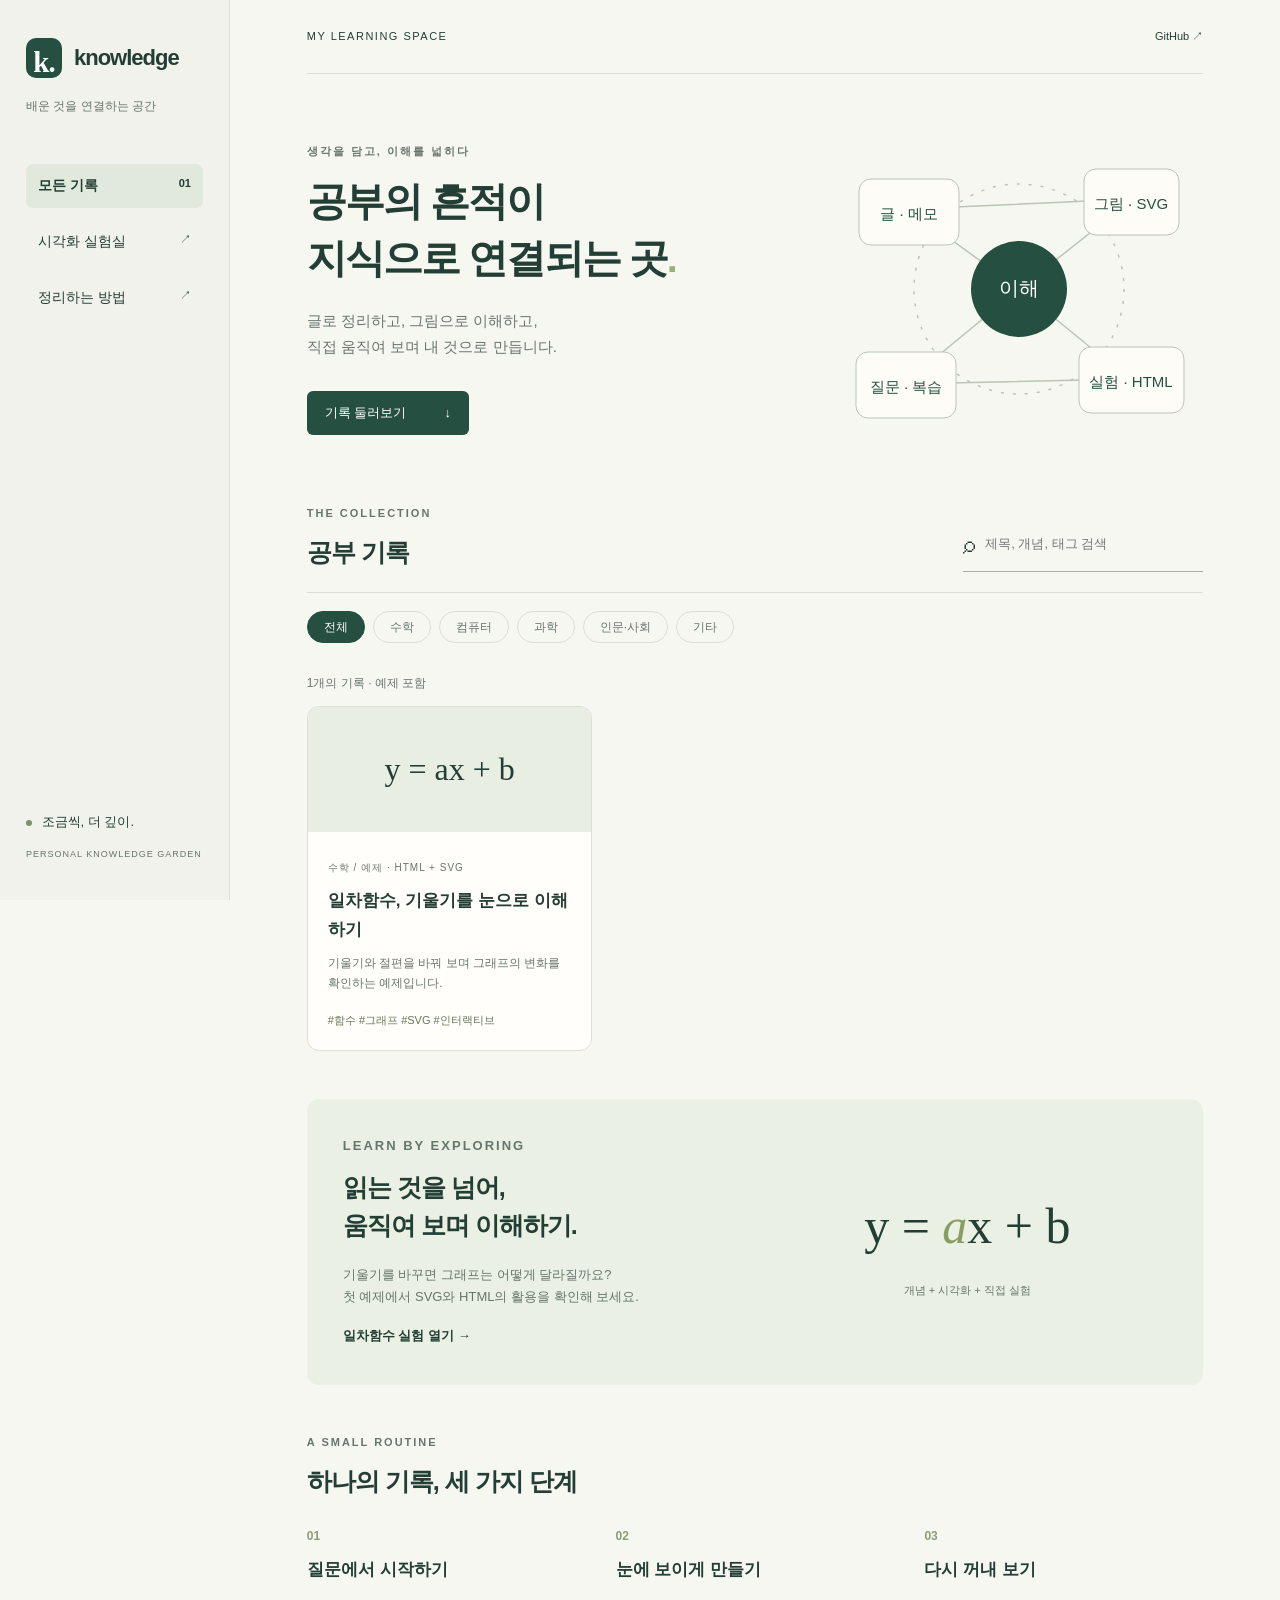
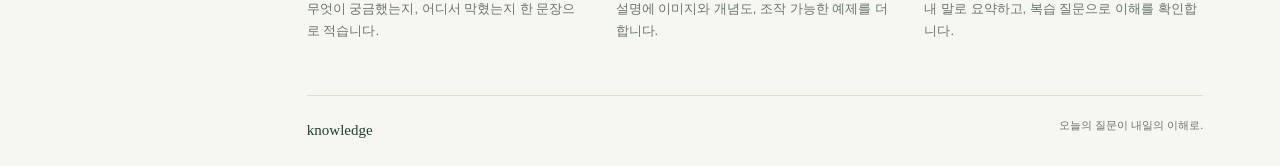
==== docs/index.html @ 1fb9e739 "공부 기록 사이트와 인터랙티브 SVG 예제 추가" ====
<!doctype html>
<html lang="ko">
<head>
  <meta charset="utf-8"><meta name="viewport" content="width=device-width,initial-scale=1">
  <title>Knowledge · 공부의 연결</title>
  <meta name="description" content="글과 그림, 직접 움직이는 예제로 이해를 쌓는 개인 지식 정원">
  <link rel="stylesheet" href="assets/style.css"><script src="assets/app.js" defer></script>
</head>
<body>
<a class="skip" href="#main">본문으로 이동</a>
<aside>
  <a class="brand" href="./index.html"><span class="brand-icon">k.</span>knowledge</a>
  <p class="aside-note">배운 것을 연결하는 공간</p>
  <nav aria-label="주요 메뉴"><a class="active" href="#library">모든 기록 <span>01</span></a><a href="#lab">시각화 실험실 <span>↗</span></a><a href="#guide">정리하는 방법 <span>↗</span></a></nav>
  <div class="aside-bottom"><span class="dot"></span> 조금씩, 더 깊이.<br><small>PERSONAL KNOWLEDGE GARDEN</small></div>
</aside>
<main id="main">
  <header><span>MY LEARNING SPACE</span><a href="https://github.com/mjh990406-design/knowledge">GitHub ↗</a></header>
  <section class="intro">
    <div><p class="eyebrow">생각을 담고, 이해를 넓히다</p><h1>공부의 흔적이<br>지식으로 연결되는 곳<span>.</span></h1><p class="lead">글로 정리하고, 그림으로 이해하고,<br>직접 움직여 보며 내 것으로 만듭니다.</p><a class="primary" href="#library">기록 둘러보기 <span>↓</span></a></div>
    <svg class="garden" viewBox="0 0 360 310" role="img" aria-labelledby="garden-title"><title id="garden-title">메모, 그림, 실험을 잇는 지식의 연결망</title><g fill="none" stroke="#bac5b6" stroke-width="1.5"><path d="M180 155 70 75M180 155 294 65M180 155 290 245M180 155 65 250M70 75 294 65M65 250 290 245"/><circle cx="180" cy="155" r="105" stroke-dasharray="3 9"/></g><g fill="#fdfcf7" stroke="#bac5b6"><rect x="20" y="45" width="100" height="66" rx="12"/><rect x="245" y="35" width="95" height="66" rx="12"/><rect x="240" y="213" width="105" height="66" rx="12"/><rect x="17" y="218" width="100" height="66" rx="12"/></g><circle cx="180" cy="155" r="48" fill="#254f40"/><g text-anchor="middle" font-family="sans-serif" font-size="15" fill="#254f40"><text x="70" y="85">글 · 메모</text><text x="292" y="75">그림 · SVG</text><text x="292" y="253">실험 · HTML</text><text x="67" y="258">질문 · 복습</text><text x="180" y="161" fill="white" font-size="20">이해</text></g></svg>
  </section>
  <section id="library" class="library">
    <div class="section-top"><div><p class="eyebrow">THE COLLECTION</p><h2>공부 기록</h2></div><label class="search"><span>⌕</span><input id="search" type="search" placeholder="제목, 개념, 태그 검색" aria-label="공부 기록 검색"></label></div>
    <div id="filters" class="filters" aria-label="분야 선택"><button class="selected" aria-pressed="true" data-category="전체">전체</button><button aria-pressed="false" data-category="수학">수학</button><button aria-pressed="false" data-category="컴퓨터">컴퓨터</button><button aria-pressed="false" data-category="과학">과학</button><button aria-pressed="false" data-category="인문·사회">인문·사회</button><button aria-pressed="false" data-category="기타">기타</button></div>
    <p id="results-count" class="muted" role="status"></p><div id="notes" class="notes"></div>
    <noscript><p>검색과 그래프 조작에는 JavaScript가 필요합니다. <a href="notes/linear-function.html">일차함수 예제 읽기</a></p></noscript>
  </section>
  <section id="lab" class="lab"><div><p class="eyebrow">LEARN BY EXPLORING</p><h2>읽는 것을 넘어,<br>움직여 보며 이해하기.</h2><p>기울기를 바꾸면 그래프는 어떻게 달라질까요?<br>첫 예제에서 SVG와 HTML의 활용을 확인해 보세요.</p><a href="notes/linear-function.html">일차함수 실험 열기 →</a></div><div class="formula" aria-label="y는 a x 더하기 b">y = <em>a</em>x + b<small>개념 + 시각화 + 직접 실험</small></div></section>
  <section id="guide"><p class="eyebrow">A SMALL ROUTINE</p><h2>하나의 기록, 세 가지 단계</h2><div class="steps"><div><b>01</b><h3>질문에서 시작하기</h3><p>무엇이 궁금했는지, 어디서 막혔는지 한 문장으로 적습니다.</p></div><div><b>02</b><h3>눈에 보이게 만들기</h3><p>설명에 이미지와 개념도, 조작 가능한 예제를 더합니다.</p></div><div><b>03</b><h3>다시 꺼내 보기</h3><p>내 말로 요약하고, 복습 질문으로 이해를 확인합니다.</p></div></div></section>
  <footer>knowledge <span>오늘의 질문이 내일의 이해로.</span></footer>
</main>
</body></html>
---- docs/assets/style.css ----
:root{--bg:#f7f7f2;--paper:#fffefa;--ink:#233e34;--muted:#68756d;--line:#dcdfd6;--green:#254f40}*{box-sizing:border-box}html{scroll-behavior:smooth;scroll-padding-top:25px}body{margin:0;background:var(--bg);color:var(--ink);font-family:"Malgun Gothic","Apple SD Gothic Neo",sans-serif;line-height:1.7}a{color:inherit;text-decoration:none}a:hover{text-decoration:underline}button,input{font:inherit}button,a,input,summary{outline-offset:5px}aside{position:fixed;inset:0 auto 0 0;width:230px;padding:38px 26px;border-right:1px solid var(--line);background:#f0f2eb}.brand{display:flex;align-items:center;gap:12px;font-size:22px;font-weight:700;letter-spacing:-1px}.brand-icon{display:grid;place-items:center;background:var(--green);color:white;border-radius:10px;width:36px;height:40px;font-family:Georgia,serif;font-size:29px}.aside-note{font-size:12px;color:var(--muted);margin:18px 0 48px}nav{display:grid;gap:12px}nav a{padding:10px 12px;font-size:14px;border-radius:7px;display:flex;justify-content:space-between}nav .active{background:#e1e8dc;font-weight:bold}nav span{font-size:11px}.aside-bottom{position:absolute;bottom:32px;font-size:13px;line-height:2.4}.aside-bottom small{font-size:9px;letter-spacing:1px;color:var(--muted)}.dot{display:inline-block;width:6px;height:6px;border-radius:50%;background:#79936a;margin-right:6px}main{margin-left:230px;padding:0 6%;max-width:1600px}header{display:flex;justify-content:space-between;padding:27px 0;border-bottom:1px solid var(--line);font-size:11px;letter-spacing:1.5px}header a{letter-spacing:0}.intro{display:grid;grid-template-columns:1.35fr 1fr;gap:30px;align-items:center;padding:60px 0}.eyebrow{font-size:11px;font-weight:700;letter-spacing:2px;color:var(--muted);margin:0 0 12px}h1{font-size:clamp(30px,3.1vw,48px);line-height:1.45;letter-spacing:-2px;margin:0 0 20px}h1 span{color:#9baf7b}.lead{font-size:15px;color:var(--muted)}.primary{display:inline-flex;gap:38px;margin-top:17px;background:var(--green);color:white;border-radius:6px;padding:11px 18px;font-size:13px}.garden{width:100%;max-width:360px;justify-self:center}.section-top{display:flex;justify-content:space-between;align-items:end;gap:20px}h2{font-size:25px;letter-spacing:-1px;line-height:1.5;margin:0 0 20px}.search{display:flex;align-items:center;gap:8px;border-bottom:1px solid #a8b3a6;padding:6px 0;margin-bottom:20px}.search input{border:none;background:none;width:220px;font-size:13px;color:var(--ink)}.search input:focus{outline:2px solid var(--green)}.search span{font-size:24px}.filters{display:flex;flex-wrap:wrap;gap:8px;padding:18px 0;border-top:1px solid var(--line)}button{cursor:pointer}.filters button{background:transparent;border:1px solid var(--line);border-radius:30px;padding:5px 16px;font-size:12px;color:var(--muted)}.filters .selected{background:var(--green);color:white;border-color:var(--green)}.muted{font-size:12px;color:var(--muted)}.notes{display:grid;grid-template-columns:repeat(3,minmax(0,1fr));gap:20px;min-height:180px}.card{border:1px solid var(--line);border-radius:12px;background:var(--paper);overflow:hidden;transition:transform .2s}.card:hover{transform:translateY(-3px)}.card a{display:block;height:100%}.card a:hover{text-decoration:none}.card-visual{background:#e9eee3;height:125px;display:grid;place-items:center;font-family:Georgia,serif;font-size:32px}.card-body{padding:20px}.badge{font-size:10px;letter-spacing:1px;color:var(--muted)}h3{font-size:17px;margin:8px 0}.card p{font-size:12px;color:var(--muted);margin:0 0 18px}.tags{font-size:11px;color:#66765a}.empty{grid-column:1/-1;padding:36px;border:1px dashed var(--line);border-radius:12px;color:var(--muted);font-size:14px}.lab{display:grid;grid-template-columns:1fr 1fr;align-items:center;padding:36px;margin:48px 0;background:#eaf0e3;border-radius:12px;gap:25px}.lab p{font-size:13px;color:var(--muted)}.lab a{font-size:13px;font-weight:bold}.formula{font-family:Georgia,serif;font-size:clamp(28px,4vw,50px);text-align:center}.formula em{color:#8a9d61}.formula small{display:block;font-family:sans-serif;font-size:11px;color:var(--muted);margin-top:12px}.steps{display:grid;grid-template-columns:repeat(3,1fr);gap:30px}.steps b{font-size:12px;color:#8c9c79}.steps p{font-size:13px;color:var(--muted)}footer{margin-top:40px;padding:22px 0;border-top:1px solid var(--line);font-family:Georgia,serif;font-size:15px}footer span{float:right;font:11px sans-serif;color:var(--muted)}.skip{position:absolute;top:-100px;left:20px;z-index:10;background:white;padding:10px}.skip:focus{top:10px}.article{max-width:850px;margin:0 auto;padding:25px}.article header{margin-bottom:35px}.article h1{font-size:36px}.article section{margin:34px 0}.article p,.article li{color:#4c5d52}.diagram{width:100%;background:var(--paper);border:1px solid var(--line);border-radius:12px}.controls{display:grid;grid-template-columns:1fr 1fr;gap:25px;margin:20px 0}.controls label{display:block}.controls input{display:block;width:100%;accent-color:var(--green)}output{font-weight:700}.callout{border-left:3px solid #879c6d;background:#edf1e7;padding:18px 22px}.article details{border-bottom:1px solid var(--line);padding:15px 0}.article summary{cursor:pointer;font-weight:700}.article code{background:#e8ece3;border-radius:4px;padding:2px 5px}@media(max-width:1000px){aside{width:190px;padding:28px 18px}main{margin-left:190px;padding:0 5%}.notes{grid-template-columns:repeat(2,1fr)}.intro{gap:10px}.garden{max-width:280px}}@media(max-width:700px){aside{position:static;width:auto;border-right:0;border-bottom:1px solid var(--line);padding:17px 22px}.aside-note,.aside-bottom{display:none}nav{display:flex;gap:6px;margin-top:14px;flex-wrap:wrap}nav a{font-size:12px;padding:5px 9px}nav span{display:none}main{margin:0;padding:0 22px}.intro{grid-template-columns:1fr;padding:35px 0}.garden{max-width:260px}.section-top{align-items:start;flex-direction:column;gap:0}.search{width:100%}.search input{width:100%}.notes,.steps,.lab{grid-template-columns:1fr}.lab{padding:25px}.formula{padding:10px}.steps{gap:12px}.article{padding:20px}.article h1{font-size:29px}.controls{grid-template-columns:1fr}footer span{float:none;display:block;margin-top:8px}}
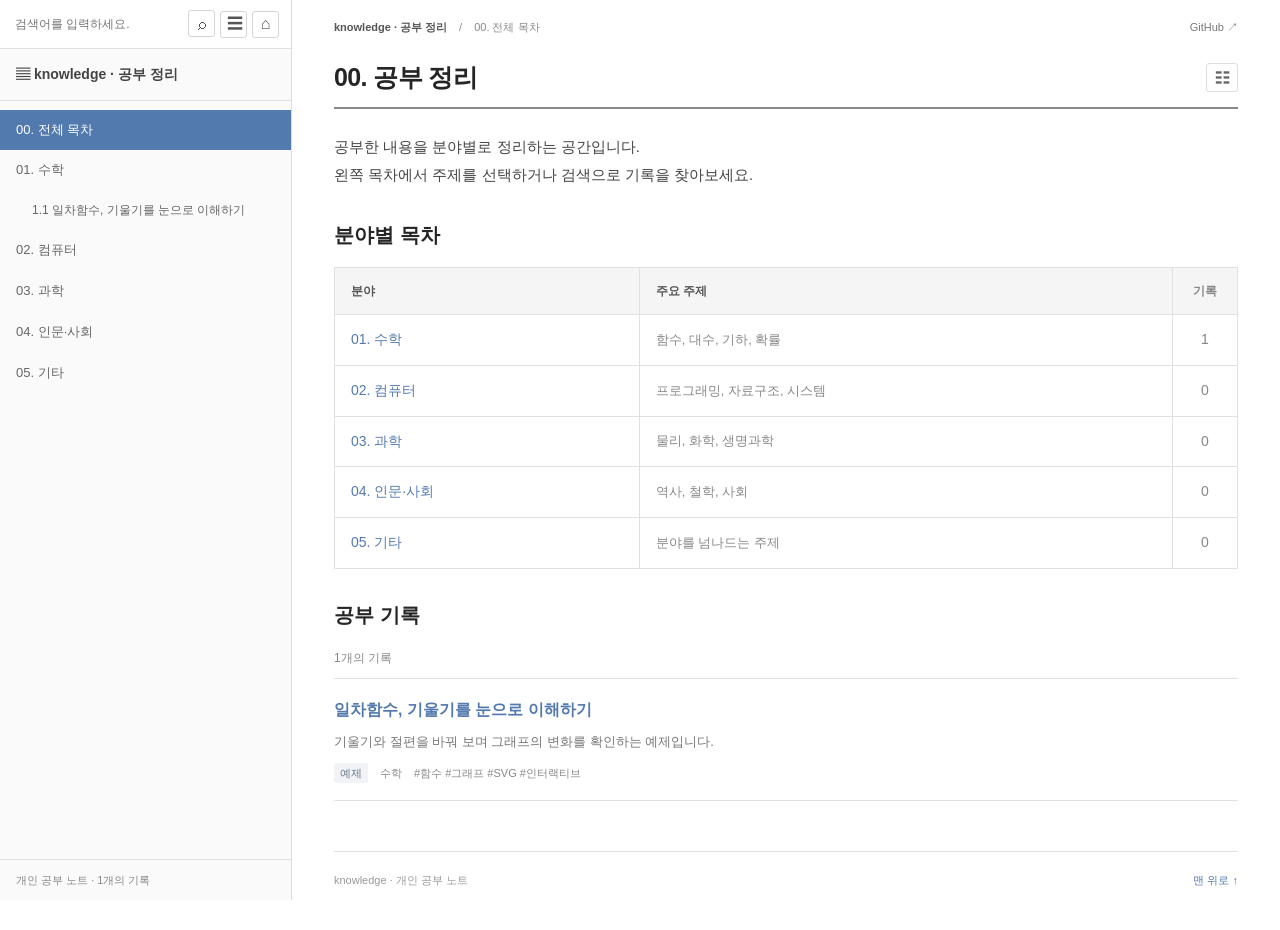
==== commit 10518fc0: "위키독스 스타일의 목차와 본문 중심 디자인 적용" ====
--- a/docs/index.html
+++ b/docs/index.html
@@ -1,33 +1,11 @@
 <!doctype html>
-<html lang="ko">
-<head>
-  <meta charset="utf-8"><meta name="viewport" content="width=device-width,initial-scale=1">
-  <title>Knowledge · 공부의 연결</title>
-  <meta name="description" content="글과 그림, 직접 움직이는 예제로 이해를 쌓는 개인 지식 정원">
-  <link rel="stylesheet" href="assets/style.css"><script src="assets/app.js" defer></script>
-</head>
-<body>
-<a class="skip" href="#main">본문으로 이동</a>
-<aside>
-  <a class="brand" href="./index.html"><span class="brand-icon">k.</span>knowledge</a>
-  <p class="aside-note">배운 것을 연결하는 공간</p>
-  <nav aria-label="주요 메뉴"><a class="active" href="#library">모든 기록 <span>01</span></a><a href="#lab">시각화 실험실 <span>↗</span></a><a href="#guide">정리하는 방법 <span>↗</span></a></nav>
-  <div class="aside-bottom"><span class="dot"></span> 조금씩, 더 깊이.<br><small>PERSONAL KNOWLEDGE GARDEN</small></div>
-</aside>
-<main id="main">
-  <header><span>MY LEARNING SPACE</span><a href="https://github.com/mjh990406-design/knowledge">GitHub ↗</a></header>
-  <section class="intro">
-    <div><p class="eyebrow">생각을 담고, 이해를 넓히다</p><h1>공부의 흔적이<br>지식으로 연결되는 곳<span>.</span></h1><p class="lead">글로 정리하고, 그림으로 이해하고,<br>직접 움직여 보며 내 것으로 만듭니다.</p><a class="primary" href="#library">기록 둘러보기 <span>↓</span></a></div>
-    <svg class="garden" viewBox="0 0 360 310" role="img" aria-labelledby="garden-title"><title id="garden-title">메모, 그림, 실험을 잇는 지식의 연결망</title><g fill="none" stroke="#bac5b6" stroke-width="1.5"><path d="M180 155 70 75M180 155 294 65M180 155 290 245M180 155 65 250M70 75 294 65M65 250 290 245"/><circle cx="180" cy="155" r="105" stroke-dasharray="3 9"/></g><g fill="#fdfcf7" stroke="#bac5b6"><rect x="20" y="45" width="100" height="66" rx="12"/><rect x="245" y="35" width="95" height="66" rx="12"/><rect x="240" y="213" width="105" height="66" rx="12"/><rect x="17" y="218" width="100" height="66" rx="12"/></g><circle cx="180" cy="155" r="48" fill="#254f40"/><g text-anchor="middle" font-family="sans-serif" font-size="15" fill="#254f40"><text x="70" y="85">글 · 메모</text><text x="292" y="75">그림 · SVG</text><text x="292" y="253">실험 · HTML</text><text x="67" y="258">질문 · 복습</text><text x="180" y="161" fill="white" font-size="20">이해</text></g></svg>
-  </section>
-  <section id="library" class="library">
-    <div class="section-top"><div><p class="eyebrow">THE COLLECTION</p><h2>공부 기록</h2></div><label class="search"><span>⌕</span><input id="search" type="search" placeholder="제목, 개념, 태그 검색" aria-label="공부 기록 검색"></label></div>
-    <div id="filters" class="filters" aria-label="분야 선택"><button class="selected" aria-pressed="true" data-category="전체">전체</button><button aria-pressed="false" data-category="수학">수학</button><button aria-pressed="false" data-category="컴퓨터">컴퓨터</button><button aria-pressed="false" data-category="과학">과학</button><button aria-pressed="false" data-category="인문·사회">인문·사회</button><button aria-pressed="false" data-category="기타">기타</button></div>
-    <p id="results-count" class="muted" role="status"></p><div id="notes" class="notes"></div>
-    <noscript><p>검색과 그래프 조작에는 JavaScript가 필요합니다. <a href="notes/linear-function.html">일차함수 예제 읽기</a></p></noscript>
-  </section>
-  <section id="lab" class="lab"><div><p class="eyebrow">LEARN BY EXPLORING</p><h2>읽는 것을 넘어,<br>움직여 보며 이해하기.</h2><p>기울기를 바꾸면 그래프는 어떻게 달라질까요?<br>첫 예제에서 SVG와 HTML의 활용을 확인해 보세요.</p><a href="notes/linear-function.html">일차함수 실험 열기 →</a></div><div class="formula" aria-label="y는 a x 더하기 b">y = <em>a</em>x + b<small>개념 + 시각화 + 직접 실험</small></div></section>
-  <section id="guide"><p class="eyebrow">A SMALL ROUTINE</p><h2>하나의 기록, 세 가지 단계</h2><div class="steps"><div><b>01</b><h3>질문에서 시작하기</h3><p>무엇이 궁금했는지, 어디서 막혔는지 한 문장으로 적습니다.</p></div><div><b>02</b><h3>눈에 보이게 만들기</h3><p>설명에 이미지와 개념도, 조작 가능한 예제를 더합니다.</p></div><div><b>03</b><h3>다시 꺼내 보기</h3><p>내 말로 요약하고, 복습 질문으로 이해를 확인합니다.</p></div></div></section>
-  <footer>knowledge <span>오늘의 질문이 내일의 이해로.</span></footer>
-</main>
-</body></html>
+<html lang="ko"><head><meta charset="utf-8"><meta name="viewport" content="width=device-width,initial-scale=1"><title>공부 정리 - knowledge</title><meta name="description" content="분야별 개념, 그림, 직접 실험하는 예제를 모은 개인 공부 노트"><link rel="stylesheet" href="assets/style.css?v=2"><script src="assets/app.js?v=2" defer></script></head>
+<body data-root="./" data-page="home"><a class="skip" href="#main">본문으로 이동</a><aside id="sidebar" aria-label="공부 목차"><a class="book-title" href="index.html">knowledge · 공부 정리</a></aside><button class="mobile-menu" type="button" aria-controls="sidebar" aria-expanded="false">☰ 목차보기</button>
+<main id="main" class="reader"><header class="breadcrumbs"><a href="index.html">knowledge · 공부 정리</a><span>/</span><span id="breadcrumb-current">00. 전체 목차</span><a class="repo-link" href="https://github.com/mjh990406-design/knowledge">GitHub ↗</a></header>
+<div class="title-line"><h1 id="page-title">00. 공부 정리</h1><button class="outline-toggle" aria-controls="page-outline" aria-expanded="false" type="button" title="이 페이지 목차">☷ <span class="sr-only">이 페이지 목차</span></button></div>
+<nav id="page-outline" class="page-outline" aria-label="이 페이지 목차" hidden><a href="#subjects">분야별 목차</a><a href="#records">공부 기록</a></nav>
+<p id="page-description" class="intro">공부한 내용을 분야별로 정리하는 공간입니다.<br>왼쪽 목차에서 주제를 선택하거나 검색으로 기록을 찾아보세요.</p>
+<section id="subjects"><h2>분야별 목차</h2><table class="subject-table"><thead><tr><th scope="col">분야</th><th scope="col">주요 주제</th><th scope="col" class="count">기록</th></tr></thead><tbody id="subject-list"></tbody></table></section>
+<section id="records"><h2 id="records-title">공부 기록</h2><p id="results-count" class="meta" role="status" aria-live="polite"></p><div id="notes"></div></section>
+<noscript><p><a href="notes/linear-function.html">일차함수 예제 읽기</a> · 검색과 목차 탐색에는 JavaScript가 필요합니다.</p></noscript>
+<footer class="page-footer"><span>knowledge · 개인 공부 노트</span><a href="#main">맨 위로 ↑</a></footer></main></body></html>
--- a/docs/assets/style.css
+++ b/docs/assets/style.css
@@ -1 +1 @@
-:root{--bg:#f7f7f2;--paper:#fffefa;--ink:#233e34;--muted:#68756d;--line:#dcdfd6;--green:#254f40}*{box-sizing:border-box}html{scroll-behavior:smooth;scroll-padding-top:25px}body{margin:0;background:var(--bg);color:var(--ink);font-family:"Malgun Gothic","Apple SD Gothic Neo",sans-serif;line-height:1.7}a{color:inherit;text-decoration:none}a:hover{text-decoration:underline}button,input{font:inherit}button,a,input,summary{outline-offset:5px}aside{position:fixed;inset:0 auto 0 0;width:230px;padding:38px 26px;border-right:1px solid var(--line);background:#f0f2eb}.brand{display:flex;align-items:center;gap:12px;font-size:22px;font-weight:700;letter-spacing:-1px}.brand-icon{display:grid;place-items:center;background:var(--green);color:white;border-radius:10px;width:36px;height:40px;font-family:Georgia,serif;font-size:29px}.aside-note{font-size:12px;color:var(--muted);margin:18px 0 48px}nav{display:grid;gap:12px}nav a{padding:10px 12px;font-size:14px;border-radius:7px;display:flex;justify-content:space-between}nav .active{background:#e1e8dc;font-weight:bold}nav span{font-size:11px}.aside-bottom{position:absolute;bottom:32px;font-size:13px;line-height:2.4}.aside-bottom small{font-size:9px;letter-spacing:1px;color:var(--muted)}.dot{display:inline-block;width:6px;height:6px;border-radius:50%;background:#79936a;margin-right:6px}main{margin-left:230px;padding:0 6%;max-width:1600px}header{display:flex;justify-content:space-between;padding:27px 0;border-bottom:1px solid var(--line);font-size:11px;letter-spacing:1.5px}header a{letter-spacing:0}.intro{display:grid;grid-template-columns:1.35fr 1fr;gap:30px;align-items:center;padding:60px 0}.eyebrow{font-size:11px;font-weight:700;letter-spacing:2px;color:var(--muted);margin:0 0 12px}h1{font-size:clamp(30px,3.1vw,48px);line-height:1.45;letter-spacing:-2px;margin:0 0 20px}h1 span{color:#9baf7b}.lead{font-size:15px;color:var(--muted)}.primary{display:inline-flex;gap:38px;margin-top:17px;background:var(--green);color:white;border-radius:6px;padding:11px 18px;font-size:13px}.garden{width:100%;max-width:360px;justify-self:center}.section-top{display:flex;justify-content:space-between;align-items:end;gap:20px}h2{font-size:25px;letter-spacing:-1px;line-height:1.5;margin:0 0 20px}.search{display:flex;align-items:center;gap:8px;border-bottom:1px solid #a8b3a6;padding:6px 0;margin-bottom:20px}.search input{border:none;background:none;width:220px;font-size:13px;color:var(--ink)}.search input:focus{outline:2px solid var(--green)}.search span{font-size:24px}.filters{display:flex;flex-wrap:wrap;gap:8px;padding:18px 0;border-top:1px solid var(--line)}button{cursor:pointer}.filters button{background:transparent;border:1px solid var(--line);border-radius:30px;padding:5px 16px;font-size:12px;color:var(--muted)}.filters .selected{background:var(--green);color:white;border-color:var(--green)}.muted{font-size:12px;color:var(--muted)}.notes{display:grid;grid-template-columns:repeat(3,minmax(0,1fr));gap:20px;min-height:180px}.card{border:1px solid var(--line);border-radius:12px;background:var(--paper);overflow:hidden;transition:transform .2s}.card:hover{transform:translateY(-3px)}.card a{display:block;height:100%}.card a:hover{text-decoration:none}.card-visual{background:#e9eee3;height:125px;display:grid;place-items:center;font-family:Georgia,serif;font-size:32px}.card-body{padding:20px}.badge{font-size:10px;letter-spacing:1px;color:var(--muted)}h3{font-size:17px;margin:8px 0}.card p{font-size:12px;color:var(--muted);margin:0 0 18px}.tags{font-size:11px;color:#66765a}.empty{grid-column:1/-1;padding:36px;border:1px dashed var(--line);border-radius:12px;color:var(--muted);font-size:14px}.lab{display:grid;grid-template-columns:1fr 1fr;align-items:center;padding:36px;margin:48px 0;background:#eaf0e3;border-radius:12px;gap:25px}.lab p{font-size:13px;color:var(--muted)}.lab a{font-size:13px;font-weight:bold}.formula{font-family:Georgia,serif;font-size:clamp(28px,4vw,50px);text-align:center}.formula em{color:#8a9d61}.formula small{display:block;font-family:sans-serif;font-size:11px;color:var(--muted);margin-top:12px}.steps{display:grid;grid-template-columns:repeat(3,1fr);gap:30px}.steps b{font-size:12px;color:#8c9c79}.steps p{font-size:13px;color:var(--muted)}footer{margin-top:40px;padding:22px 0;border-top:1px solid var(--line);font-family:Georgia,serif;font-size:15px}footer span{float:right;font:11px sans-serif;color:var(--muted)}.skip{position:absolute;top:-100px;left:20px;z-index:10;background:white;padding:10px}.skip:focus{top:10px}.article{max-width:850px;margin:0 auto;padding:25px}.article header{margin-bottom:35px}.article h1{font-size:36px}.article section{margin:34px 0}.article p,.article li{color:#4c5d52}.diagram{width:100%;background:var(--paper);border:1px solid var(--line);border-radius:12px}.controls{display:grid;grid-template-columns:1fr 1fr;gap:25px;margin:20px 0}.controls label{display:block}.controls input{display:block;width:100%;accent-color:var(--green)}output{font-weight:700}.callout{border-left:3px solid #879c6d;background:#edf1e7;padding:18px 22px}.article details{border-bottom:1px solid var(--line);padding:15px 0}.article summary{cursor:pointer;font-weight:700}.article code{background:#e8ece3;border-radius:4px;padding:2px 5px}@media(max-width:1000px){aside{width:190px;padding:28px 18px}main{margin-left:190px;padding:0 5%}.notes{grid-template-columns:repeat(2,1fr)}.intro{gap:10px}.garden{max-width:280px}}@media(max-width:700px){aside{position:static;width:auto;border-right:0;border-bottom:1px solid var(--line);padding:17px 22px}.aside-note,.aside-bottom{display:none}nav{display:flex;gap:6px;margin-top:14px;flex-wrap:wrap}nav a{font-size:12px;padding:5px 9px}nav span{display:none}main{margin:0;padding:0 22px}.intro{grid-template-columns:1fr;padding:35px 0}.garden{max-width:260px}.section-top{align-items:start;flex-direction:column;gap:0}.search{width:100%}.search input{width:100%}.notes,.steps,.lab{grid-template-columns:1fr}.lab{padding:25px}.formula{padding:10px}.steps{gap:12px}.article{padding:20px}.article h1{font-size:29px}.controls{grid-template-columns:1fr}footer span{float:none;display:block;margin-top:8px}}
+:root{--ink:#252525;--muted:#777;--blue:#537aaf;--line:#e1e1e1;--sidebar:292px}*{box-sizing:border-box}html{scroll-behavior:smooth;scroll-padding-top:24px}body{margin:0;background:#fff;color:var(--ink);font-family:"Malgun Gothic","Apple SD Gothic Neo",Arial,sans-serif;font-size:15px;line-height:1.85}a{color:var(--blue);text-decoration:none}a:hover{text-decoration:underline}button,input{font:inherit}button{cursor:pointer}a,button,input,summary{outline-offset:3px}a:focus-visible,button:focus-visible,input:focus-visible,summary:focus-visible{outline:2px solid var(--blue)}[hidden]{display:none!important}#sidebar{position:fixed;inset:0 auto 0 0;width:var(--sidebar);background:#fafafa;border-right:1px solid #ddd;display:flex;flex-direction:column;z-index:20;font-size:13px}.sidebar-tools{display:flex;align-items:center;gap:5px;padding:10px 12px;border-bottom:1px solid var(--line);background:#fff}.sidebar-tools form{display:flex;min-width:0;flex:1;gap:5px}.sidebar-tools input{width:100%;min-width:0;border:0;padding:3px;background:#fff;font-size:12px}.tool-button{display:grid;place-items:center;flex-shrink:0;width:27px;height:27px;border:1px solid #d6d6d6;border-radius:3px;background:#fff;color:#555;font-size:16px;line-height:1}.book-title{display:block;padding:14px 16px;border-bottom:1px solid var(--line);font-size:14px;font-weight:700;color:#444;line-height:1.6}.book-toc{overflow-y:auto;flex:1;padding:9px 0 24px}.book-toc a{display:block;color:#666;padding:10px 16px;line-height:1.6}.book-toc a:hover{background:#eee;text-decoration:none}.book-toc a.current{background:var(--blue);color:#fff}.book-toc .note-link{padding-left:32px;font-size:12px}.book-toc .section-link{padding:7px 16px 7px 49px;color:#888;font-size:12px}.sidebar-foot{border-top:1px solid var(--line);font-size:11px;padding:10px 16px;color:#888}.reader{margin-left:var(--sidebar);padding:19px 42px 40px;max-width:1370px;min-height:100vh}.breadcrumbs{display:flex;align-items:center;gap:12px;font-size:11px;color:#888;margin-bottom:22px;line-height:1.6}.breadcrumbs>a:first-child{font-weight:700;color:#555}.repo-link{margin-left:auto;white-space:nowrap;color:#777}.title-line{display:flex;align-items:center;gap:12px;border-bottom:2px solid #888;padding-bottom:11px;margin-bottom:24px}h1{font-size:25px;font-weight:700;line-height:1.5;letter-spacing:-.6px;margin:0;flex:1}h2{font-size:20px;line-height:1.6;margin:0 0 16px;font-weight:600}h3{font-size:16px;line-height:1.7;margin:0 0 6px}.outline-toggle{width:32px;height:29px;background:#fff;border:1px solid #ddd;border-radius:3px;color:#666;line-height:1}.intro{margin:0 0 30px;color:#444}.page-outline{background:#f7f7f7;border:1px solid var(--line);padding:12px 20px;margin:0 0 22px;font-size:13px}.page-outline a{display:block}.reader section{margin:30px 0}.subject-table{width:100%;border-collapse:collapse;font-size:14px}.subject-table th{text-align:left;background:#f5f5f5;color:#555;font-size:12px;font-weight:600}.subject-table th,.subject-table td{padding:12px 16px;border:1px solid var(--line)}.subject-table td:nth-child(2){font-size:13px;color:#888}.subject-table .count{text-align:center;width:65px;color:#888;font-variant-numeric:tabular-nums}.meta{color:#888;font-size:12px;margin:0 0 9px}.note-row{padding:17px 0;border-bottom:1px solid var(--line)}.note-row:first-child{border-top:1px solid var(--line)}.note-row p{font-size:13px;color:#777;margin:5px 0 9px}.note-meta{display:flex;gap:12px;flex-wrap:wrap;font-size:11px;color:#888}.note-meta .label{background:#f1f3f6;color:#6a7687;padding:0 6px;border-radius:2px}.empty{padding:28px 0;color:#888;font-size:14px;border-top:1px solid var(--line)}.empty p{margin:0 0 8px}.clear-search{border:1px solid #ccc;background:#fff;padding:4px 12px;color:#666;border-radius:3px;font-size:12px}.page-footer{display:flex;justify-content:space-between;gap:20px;border-top:1px solid var(--line);padding-top:18px;margin-top:50px;font-size:11px;color:#999}.diagram{display:block;width:100%;max-width:650px;margin:16px auto;background:#fff;border:1px solid var(--line);border-radius:3px}.controls{display:grid;grid-template-columns:1fr 1fr;gap:30px;margin:22px 0 10px;font-size:13px}.controls label{display:block}.controls input{display:block;width:100%;accent-color:var(--blue);margin-top:12px}output{font-weight:700}.callout{border-left:3px solid #9bb5d4;background:#f5f7fa;padding:14px 18px;margin:20px 0;color:#555}.reader details{border:1px solid var(--line);margin:10px 0;padding:12px 16px;font-size:14px}.reader summary{cursor:pointer;color:#555}.reader details p{margin-bottom:0}.reader li{margin:6px 0}.reader code{background:#f3f3f3;padding:2px 5px;border-radius:3px}#equation{text-align:center;font-family:Georgia,serif;font-size:20px;color:#444}.article-meta{font-size:12px;color:#888;margin-bottom:20px}.article .page-footer{font-size:12px}.mobile-menu{display:none}.skip{position:fixed;top:-100px;left:16px;z-index:100;background:#fff;border:1px solid #aaa;padding:8px 14px}.skip:focus{top:10px}.sr-only{position:absolute;width:1px;height:1px;overflow:hidden;clip:rect(0,0,0,0)}.toc-hidden #sidebar{display:none}.toc-hidden .reader{margin:0 auto;max-width:1040px}.toc-hidden .mobile-menu{display:block;position:fixed;top:10px;left:10px;border:1px solid #ddd;background:#fff;z-index:30;padding:4px 9px;color:#555;font-size:12px}@media(min-width:1500px){.reader{padding-left:55px;padding-right:55px}}@media(max-width:900px){:root{--sidebar:250px}.reader{padding:18px 28px}.subject-table th,.subject-table td{padding:10px}.subject-table td:nth-child(2){font-size:12px}}@media(max-width:700px){#sidebar{display:none;width:min(300px,88vw);box-shadow:3px 0 12px #0001;padding-top:43px}.reader,.toc-hidden .reader{margin:0;padding:58px 20px 30px;max-width:none}.mobile-menu,.toc-hidden .mobile-menu{display:block;position:fixed;left:12px;top:10px;z-index:30;border:1px solid #ccc;border-radius:3px;background:#fff;padding:4px 10px;color:#555;font-size:12px}.toc-open #sidebar{display:flex}.breadcrumbs{font-size:10px;gap:8px;margin-bottom:20px}.breadcrumbs span:last-of-type{overflow:hidden;text-overflow:ellipsis;white-space:nowrap}.repo-link{font-size:10px}h1{font-size:23px}h2{font-size:18px}.subject-table td:nth-child(2),.subject-table th:nth-child(2){display:none}.subject-table th,.subject-table td{padding:10px 12px}.reader section{margin:26px 0}.controls{grid-template-columns:1fr;gap:18px}.page-footer{margin-top:35px}.book-toc a{padding-top:12px;padding-bottom:12px}}@media(prefers-reduced-motion:reduce){html{scroll-behavior:auto}}
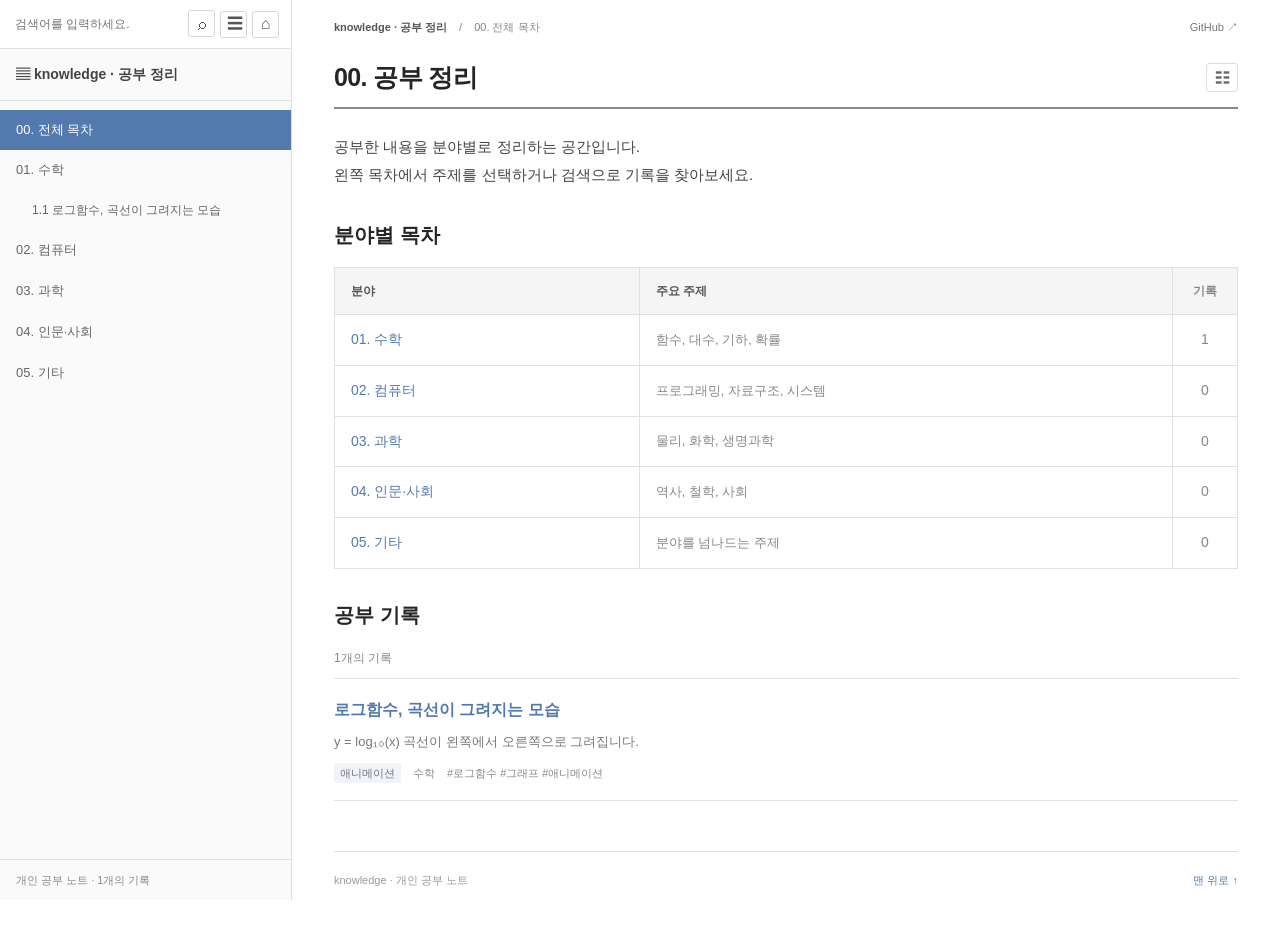
==== commit 187c1805: "조작 없이 자동으로 그려지는 로그함수 애니메이션으로 교체" ====
--- a/docs/index.html
+++ b/docs/index.html
@@ -1,5 +1,5 @@
 <!doctype html>
-<html lang="ko"><head><meta charset="utf-8"><meta name="viewport" content="width=device-width,initial-scale=1"><title>공부 정리 - knowledge</title><meta name="description" content="분야별 개념, 그림, 직접 실험하는 예제를 모은 개인 공부 노트"><link rel="stylesheet" href="assets/style.css?v=2"><script src="assets/app.js?v=2" defer></script></head>
+<html lang="ko"><head><meta charset="utf-8"><meta name="viewport" content="width=device-width,initial-scale=1"><title>공부 정리 - knowledge</title><meta name="description" content="분야별 개념, 그림, 직접 실험하는 예제를 모은 개인 공부 노트"><link rel="stylesheet" href="assets/style.css?v=4"><script src="assets/app.js?v=4" defer></script></head>
 <body data-root="./" data-page="home"><a class="skip" href="#main">본문으로 이동</a><aside id="sidebar" aria-label="공부 목차"><a class="book-title" href="index.html">knowledge · 공부 정리</a></aside><button class="mobile-menu" type="button" aria-controls="sidebar" aria-expanded="false">☰ 목차보기</button>
 <main id="main" class="reader"><header class="breadcrumbs"><a href="index.html">knowledge · 공부 정리</a><span>/</span><span id="breadcrumb-current">00. 전체 목차</span><a class="repo-link" href="https://github.com/mjh990406-design/knowledge">GitHub ↗</a></header>
 <div class="title-line"><h1 id="page-title">00. 공부 정리</h1><button class="outline-toggle" aria-controls="page-outline" aria-expanded="false" type="button" title="이 페이지 목차">☷ <span class="sr-only">이 페이지 목차</span></button></div>
--- a/docs/assets/style.css
+++ b/docs/assets/style.css
@@ -1 +1,2 @@
 :root{--ink:#252525;--muted:#777;--blue:#537aaf;--line:#e1e1e1;--sidebar:292px}*{box-sizing:border-box}html{scroll-behavior:smooth;scroll-padding-top:24px}body{margin:0;background:#fff;color:var(--ink);font-family:"Malgun Gothic","Apple SD Gothic Neo",Arial,sans-serif;font-size:15px;line-height:1.85}a{color:var(--blue);text-decoration:none}a:hover{text-decoration:underline}button,input{font:inherit}button{cursor:pointer}a,button,input,summary{outline-offset:3px}a:focus-visible,button:focus-visible,input:focus-visible,summary:focus-visible{outline:2px solid var(--blue)}[hidden]{display:none!important}#sidebar{position:fixed;inset:0 auto 0 0;width:var(--sidebar);background:#fafafa;border-right:1px solid #ddd;display:flex;flex-direction:column;z-index:20;font-size:13px}.sidebar-tools{display:flex;align-items:center;gap:5px;padding:10px 12px;border-bottom:1px solid var(--line);background:#fff}.sidebar-tools form{display:flex;min-width:0;flex:1;gap:5px}.sidebar-tools input{width:100%;min-width:0;border:0;padding:3px;background:#fff;font-size:12px}.tool-button{display:grid;place-items:center;flex-shrink:0;width:27px;height:27px;border:1px solid #d6d6d6;border-radius:3px;background:#fff;color:#555;font-size:16px;line-height:1}.book-title{display:block;padding:14px 16px;border-bottom:1px solid var(--line);font-size:14px;font-weight:700;color:#444;line-height:1.6}.book-toc{overflow-y:auto;flex:1;padding:9px 0 24px}.book-toc a{display:block;color:#666;padding:10px 16px;line-height:1.6}.book-toc a:hover{background:#eee;text-decoration:none}.book-toc a.current{background:var(--blue);color:#fff}.book-toc .note-link{padding-left:32px;font-size:12px}.book-toc .section-link{padding:7px 16px 7px 49px;color:#888;font-size:12px}.sidebar-foot{border-top:1px solid var(--line);font-size:11px;padding:10px 16px;color:#888}.reader{margin-left:var(--sidebar);padding:19px 42px 40px;max-width:1370px;min-height:100vh}.breadcrumbs{display:flex;align-items:center;gap:12px;font-size:11px;color:#888;margin-bottom:22px;line-height:1.6}.breadcrumbs>a:first-child{font-weight:700;color:#555}.repo-link{margin-left:auto;white-space:nowrap;color:#777}.title-line{display:flex;align-items:center;gap:12px;border-bottom:2px solid #888;padding-bottom:11px;margin-bottom:24px}h1{font-size:25px;font-weight:700;line-height:1.5;letter-spacing:-.6px;margin:0;flex:1}h2{font-size:20px;line-height:1.6;margin:0 0 16px;font-weight:600}h3{font-size:16px;line-height:1.7;margin:0 0 6px}.outline-toggle{width:32px;height:29px;background:#fff;border:1px solid #ddd;border-radius:3px;color:#666;line-height:1}.intro{margin:0 0 30px;color:#444}.page-outline{background:#f7f7f7;border:1px solid var(--line);padding:12px 20px;margin:0 0 22px;font-size:13px}.page-outline a{display:block}.reader section{margin:30px 0}.subject-table{width:100%;border-collapse:collapse;font-size:14px}.subject-table th{text-align:left;background:#f5f5f5;color:#555;font-size:12px;font-weight:600}.subject-table th,.subject-table td{padding:12px 16px;border:1px solid var(--line)}.subject-table td:nth-child(2){font-size:13px;color:#888}.subject-table .count{text-align:center;width:65px;color:#888;font-variant-numeric:tabular-nums}.meta{color:#888;font-size:12px;margin:0 0 9px}.note-row{padding:17px 0;border-bottom:1px solid var(--line)}.note-row:first-child{border-top:1px solid var(--line)}.note-row p{font-size:13px;color:#777;margin:5px 0 9px}.note-meta{display:flex;gap:12px;flex-wrap:wrap;font-size:11px;color:#888}.note-meta .label{background:#f1f3f6;color:#6a7687;padding:0 6px;border-radius:2px}.empty{padding:28px 0;color:#888;font-size:14px;border-top:1px solid var(--line)}.empty p{margin:0 0 8px}.clear-search{border:1px solid #ccc;background:#fff;padding:4px 12px;color:#666;border-radius:3px;font-size:12px}.page-footer{display:flex;justify-content:space-between;gap:20px;border-top:1px solid var(--line);padding-top:18px;margin-top:50px;font-size:11px;color:#999}.diagram{display:block;width:100%;max-width:650px;margin:16px auto;background:#fff;border:1px solid var(--line);border-radius:3px}.controls{display:grid;grid-template-columns:1fr 1fr;gap:30px;margin:22px 0 10px;font-size:13px}.controls label{display:block}.controls input{display:block;width:100%;accent-color:var(--blue);margin-top:12px}output{font-weight:700}.callout{border-left:3px solid #9bb5d4;background:#f5f7fa;padding:14px 18px;margin:20px 0;color:#555}.reader details{border:1px solid var(--line);margin:10px 0;padding:12px 16px;font-size:14px}.reader summary{cursor:pointer;color:#555}.reader details p{margin-bottom:0}.reader li{margin:6px 0}.reader code{background:#f3f3f3;padding:2px 5px;border-radius:3px}#equation{text-align:center;font-family:Georgia,serif;font-size:20px;color:#444}.article-meta{font-size:12px;color:#888;margin-bottom:20px}.article .page-footer{font-size:12px}.mobile-menu{display:none}.skip{position:fixed;top:-100px;left:16px;z-index:100;background:#fff;border:1px solid #aaa;padding:8px 14px}.skip:focus{top:10px}.sr-only{position:absolute;width:1px;height:1px;overflow:hidden;clip:rect(0,0,0,0)}.toc-hidden #sidebar{display:none}.toc-hidden .reader{margin:0 auto;max-width:1040px}.toc-hidden .mobile-menu{display:block;position:fixed;top:10px;left:10px;border:1px solid #ddd;background:#fff;z-index:30;padding:4px 9px;color:#555;font-size:12px}@media(min-width:1500px){.reader{padding-left:55px;padding-right:55px}}@media(max-width:900px){:root{--sidebar:250px}.reader{padding:18px 28px}.subject-table th,.subject-table td{padding:10px}.subject-table td:nth-child(2){font-size:12px}}@media(max-width:700px){#sidebar{display:none;width:min(300px,88vw);box-shadow:3px 0 12px #0001;padding-top:43px}.reader,.toc-hidden .reader{margin:0;padding:58px 20px 30px;max-width:none}.mobile-menu,.toc-hidden .mobile-menu{display:block;position:fixed;left:12px;top:10px;z-index:30;border:1px solid #ccc;border-radius:3px;background:#fff;padding:4px 10px;color:#555;font-size:12px}.toc-open #sidebar{display:flex}.breadcrumbs{font-size:10px;gap:8px;margin-bottom:20px}.breadcrumbs span:last-of-type{overflow:hidden;text-overflow:ellipsis;white-space:nowrap}.repo-link{font-size:10px}h1{font-size:23px}h2{font-size:18px}.subject-table td:nth-child(2),.subject-table th:nth-child(2){display:none}.subject-table th,.subject-table td{padding:10px 12px}.reader section{margin:26px 0}.controls{grid-template-columns:1fr;gap:18px}.page-footer{margin-top:35px}.book-toc a{padding-top:12px;padding-bottom:12px}}@media(prefers-reduced-motion:reduce){html{scroll-behavior:auto}}
+.log-figure{margin:26px 0}.log-figure svg{display:block;width:100%;max-width:820px;height:auto;margin:auto;border:1px solid #e4e4e4;border-radius:3px;background:white}.log-formula{font-family:Georgia,"Times New Roman",serif;font-size:27px;text-align:center;margin:24px 0 20px;color:#333}.log-curve{fill:none;stroke:#537aaf;stroke-width:3;stroke-linecap:round;stroke-dasharray:1 1;stroke-dashoffset:1;animation:log-draw 8s linear infinite}.log-figure figcaption{font-size:12px;color:#888;text-align:center;margin-top:12px}.log-note{font-size:14px;color:#666}@keyframes log-draw{0%,6%{stroke-dashoffset:1}86%,100%{stroke-dashoffset:0}}@media(prefers-reduced-motion:reduce){.log-curve{animation:none;stroke-dashoffset:0}}
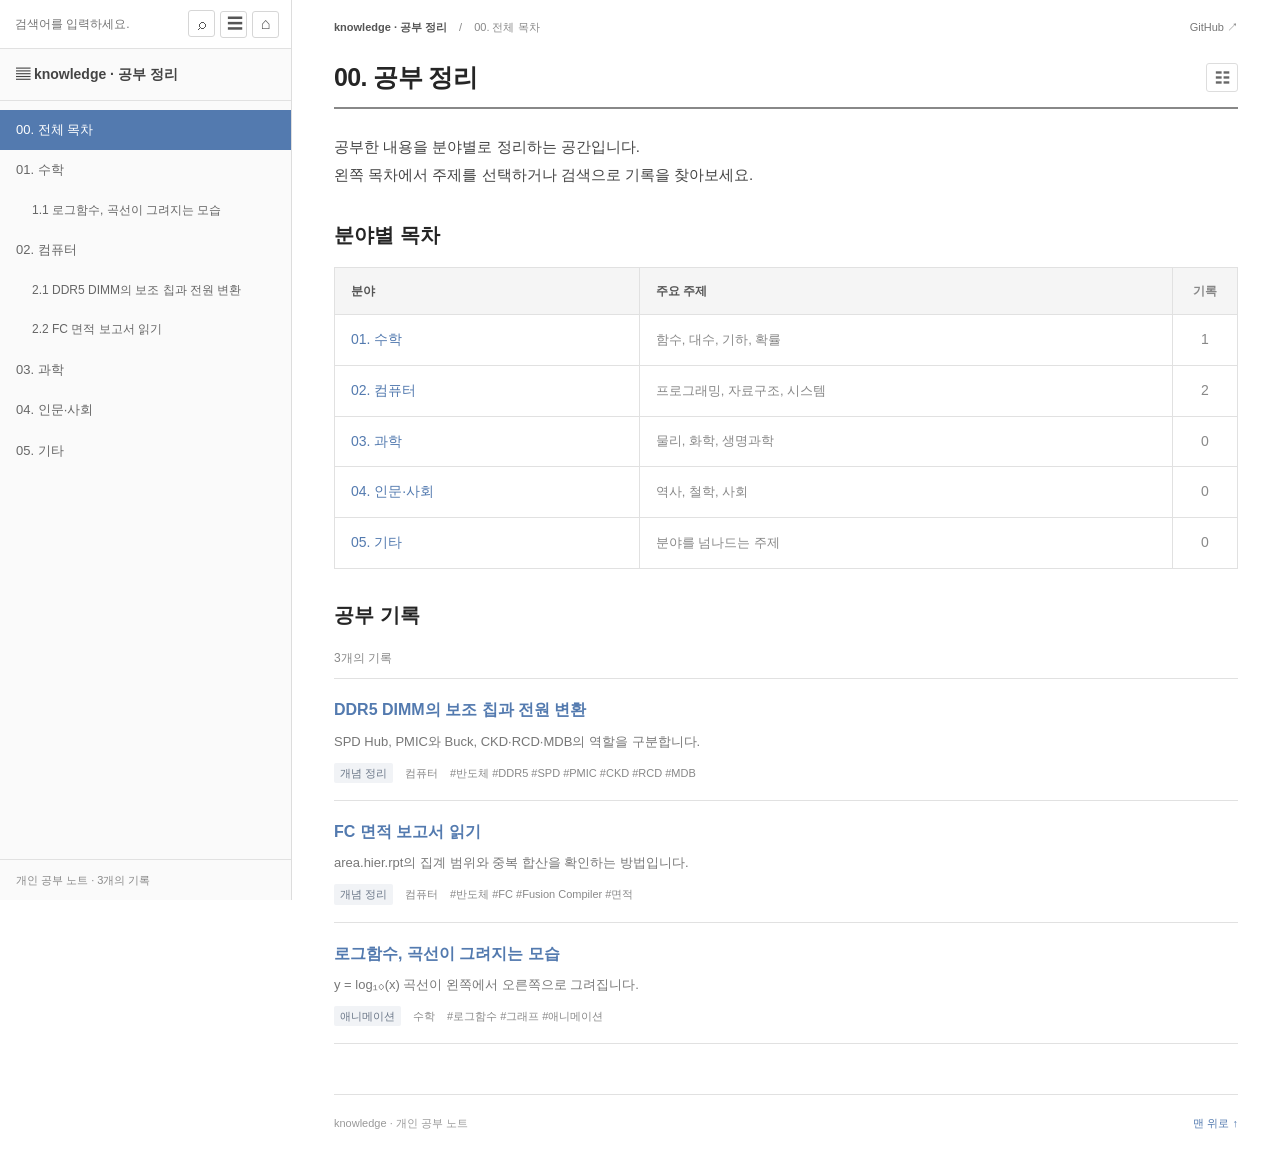
==== commit 450719ce: "fix: refresh study navigation assets" ====
--- a/docs/index.html
+++ b/docs/index.html
@@ -1,5 +1,5 @@
 <!doctype html>
-<html lang="ko"><head><meta charset="utf-8"><meta name="viewport" content="width=device-width,initial-scale=1"><title>공부 정리 - knowledge</title><meta name="description" content="분야별 개념, 그림, 직접 실험하는 예제를 모은 개인 공부 노트"><link rel="stylesheet" href="assets/style.css?v=4"><script src="assets/app.js?v=4" defer></script></head>
+<html lang="ko"><head><meta charset="utf-8"><meta name="viewport" content="width=device-width,initial-scale=1"><title>공부 정리 - knowledge</title><meta name="description" content="분야별 개념, 그림, 직접 실험하는 예제를 모은 개인 공부 노트"><link rel="stylesheet" href="assets/style.css?v=4"><script src="assets/app.js?v=semiconductor-1" defer></script></head>
 <body data-root="./" data-page="home"><a class="skip" href="#main">본문으로 이동</a><aside id="sidebar" aria-label="공부 목차"><a class="book-title" href="index.html">knowledge · 공부 정리</a></aside><button class="mobile-menu" type="button" aria-controls="sidebar" aria-expanded="false">☰ 목차보기</button>
 <main id="main" class="reader"><header class="breadcrumbs"><a href="index.html">knowledge · 공부 정리</a><span>/</span><span id="breadcrumb-current">00. 전체 목차</span><a class="repo-link" href="https://github.com/mjh990406-design/knowledge">GitHub ↗</a></header>
 <div class="title-line"><h1 id="page-title">00. 공부 정리</h1><button class="outline-toggle" aria-controls="page-outline" aria-expanded="false" type="button" title="이 페이지 목차">☷ <span class="sr-only">이 페이지 목차</span></button></div>
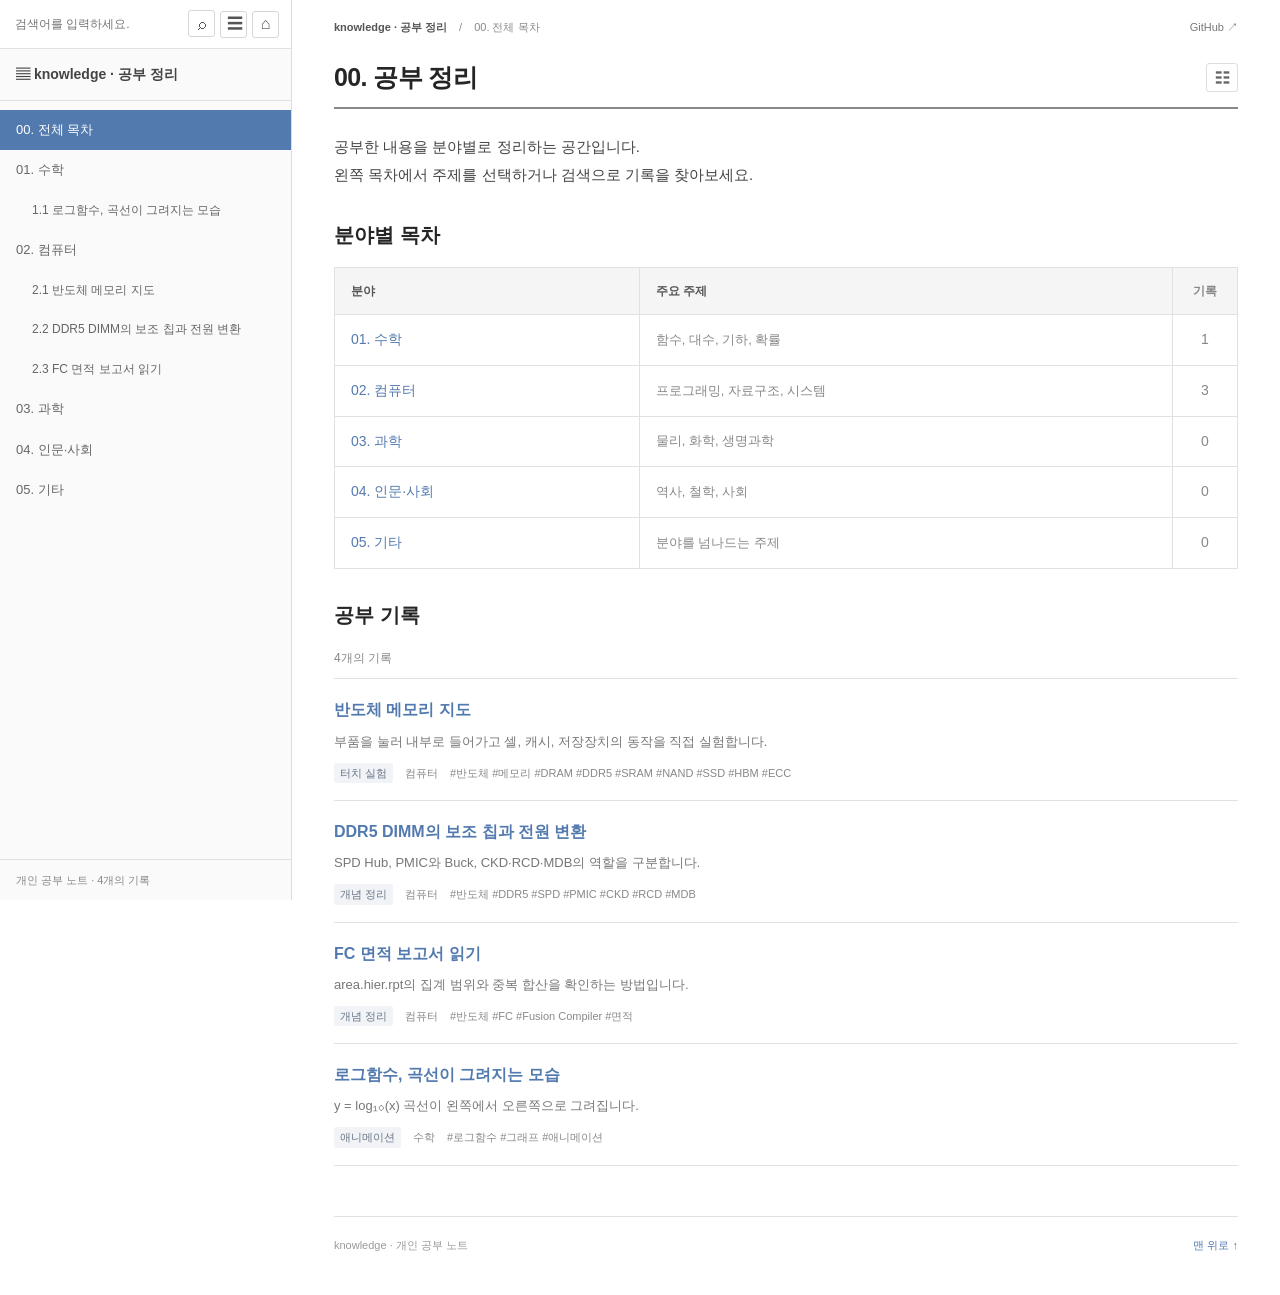
==== commit 6bdca159: "feat: 반도체 메모리 터치 지도와 실험 추가" ====
--- a/docs/index.html
+++ b/docs/index.html
@@ -1,5 +1,5 @@
 <!doctype html>
-<html lang="ko"><head><meta charset="utf-8"><meta name="viewport" content="width=device-width,initial-scale=1"><title>공부 정리 - knowledge</title><meta name="description" content="분야별 개념, 그림, 직접 실험하는 예제를 모은 개인 공부 노트"><link rel="stylesheet" href="assets/style.css?v=4"><script src="assets/app.js?v=semiconductor-1" defer></script></head>
+<html lang="ko"><head><meta charset="utf-8"><meta name="viewport" content="width=device-width,initial-scale=1"><title>공부 정리 - knowledge</title><meta name="description" content="분야별 개념, 그림, 직접 실험하는 예제를 모은 개인 공부 노트"><link rel="stylesheet" href="assets/style.css?v=4"><script src="assets/app.js?v=memory-atlas-1" defer></script></head>
 <body data-root="./" data-page="home"><a class="skip" href="#main">본문으로 이동</a><aside id="sidebar" aria-label="공부 목차"><a class="book-title" href="index.html">knowledge · 공부 정리</a></aside><button class="mobile-menu" type="button" aria-controls="sidebar" aria-expanded="false">☰ 목차보기</button>
 <main id="main" class="reader"><header class="breadcrumbs"><a href="index.html">knowledge · 공부 정리</a><span>/</span><span id="breadcrumb-current">00. 전체 목차</span><a class="repo-link" href="https://github.com/mjh990406-design/knowledge">GitHub ↗</a></header>
 <div class="title-line"><h1 id="page-title">00. 공부 정리</h1><button class="outline-toggle" aria-controls="page-outline" aria-expanded="false" type="button" title="이 페이지 목차">☷ <span class="sr-only">이 페이지 목차</span></button></div>
